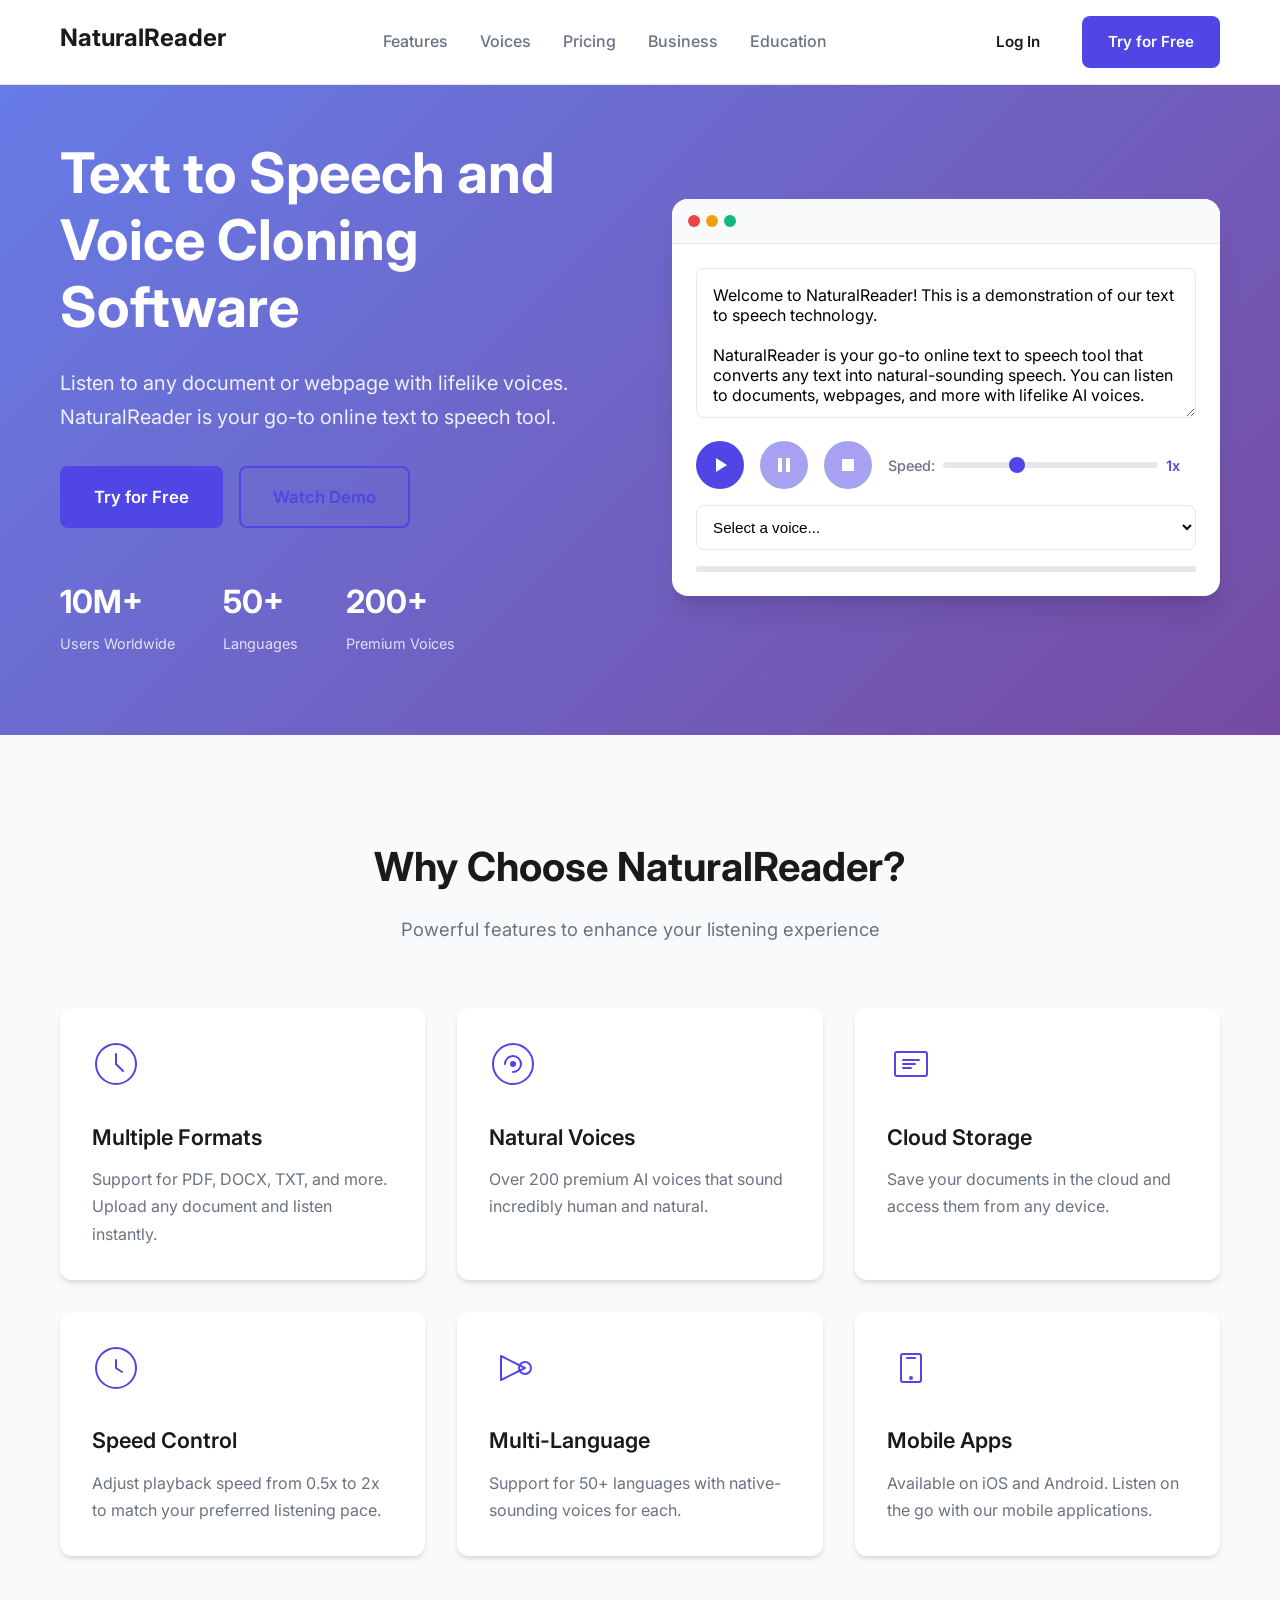
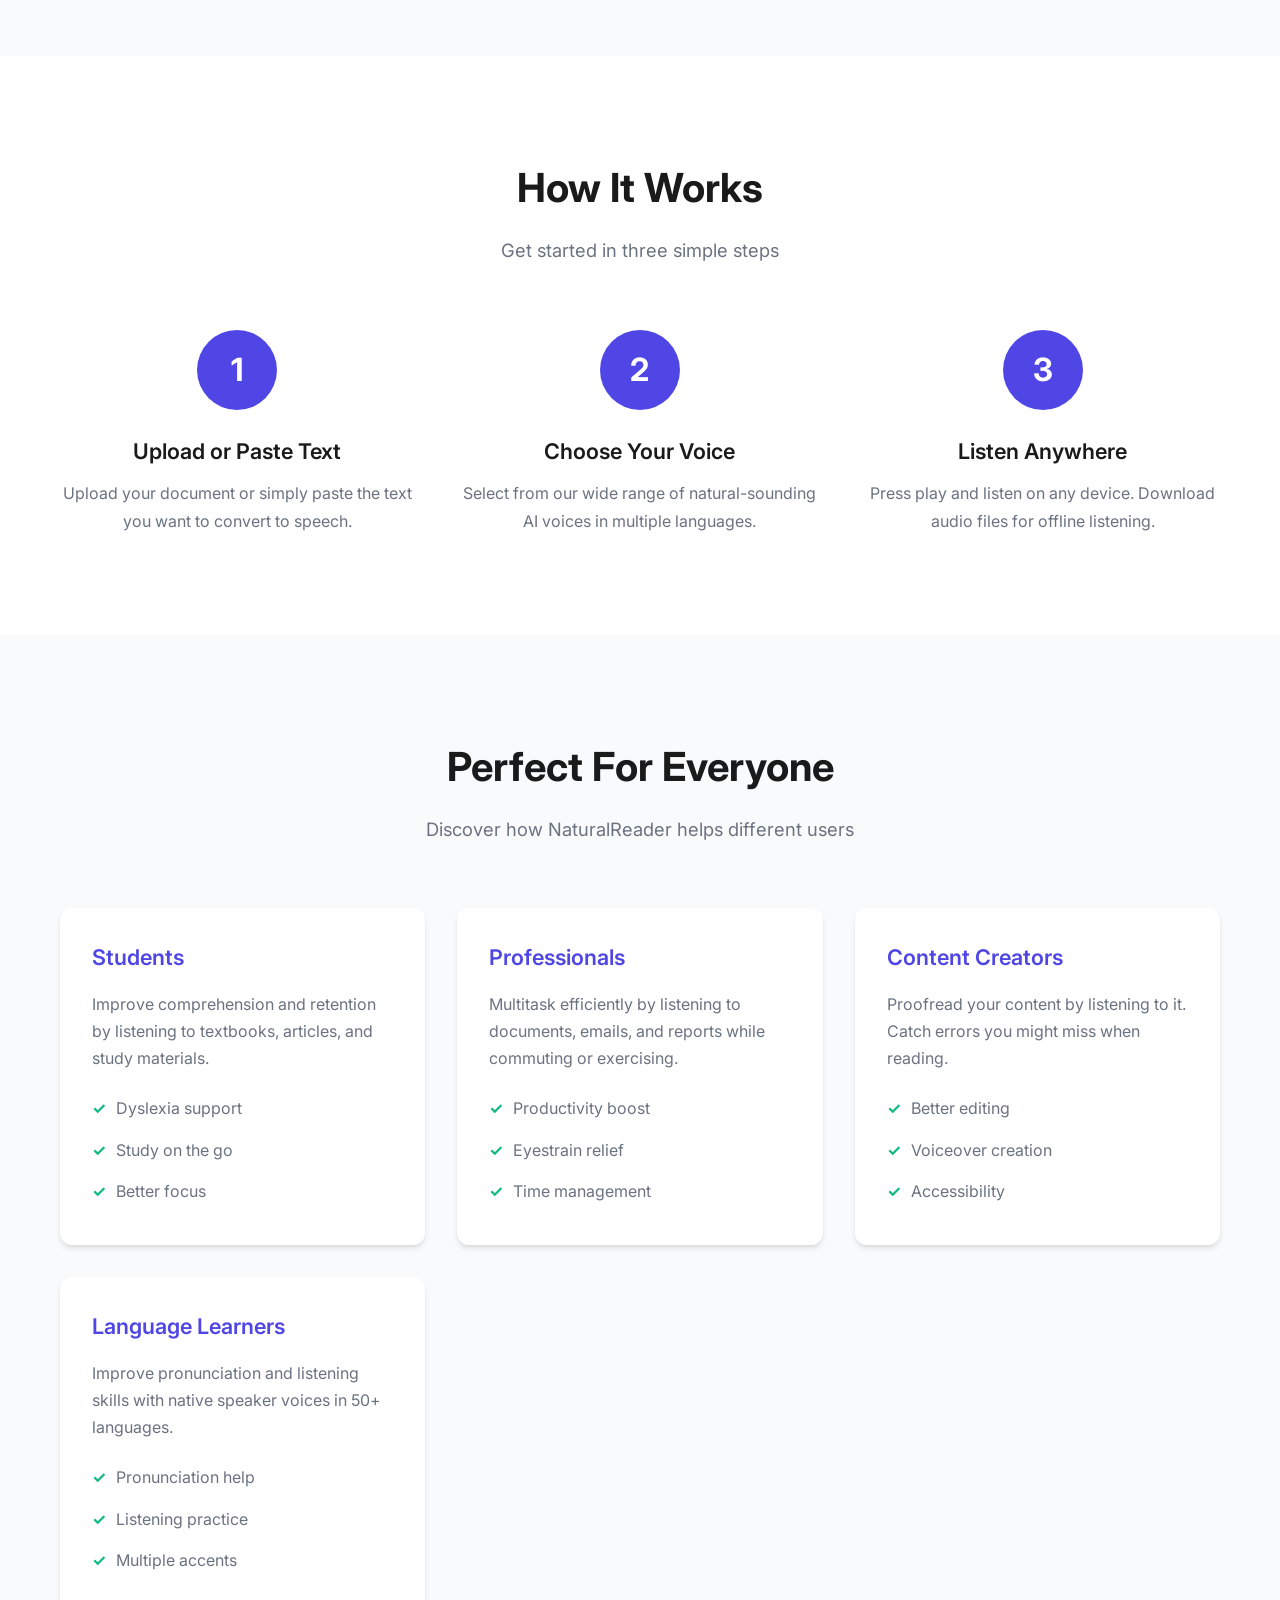
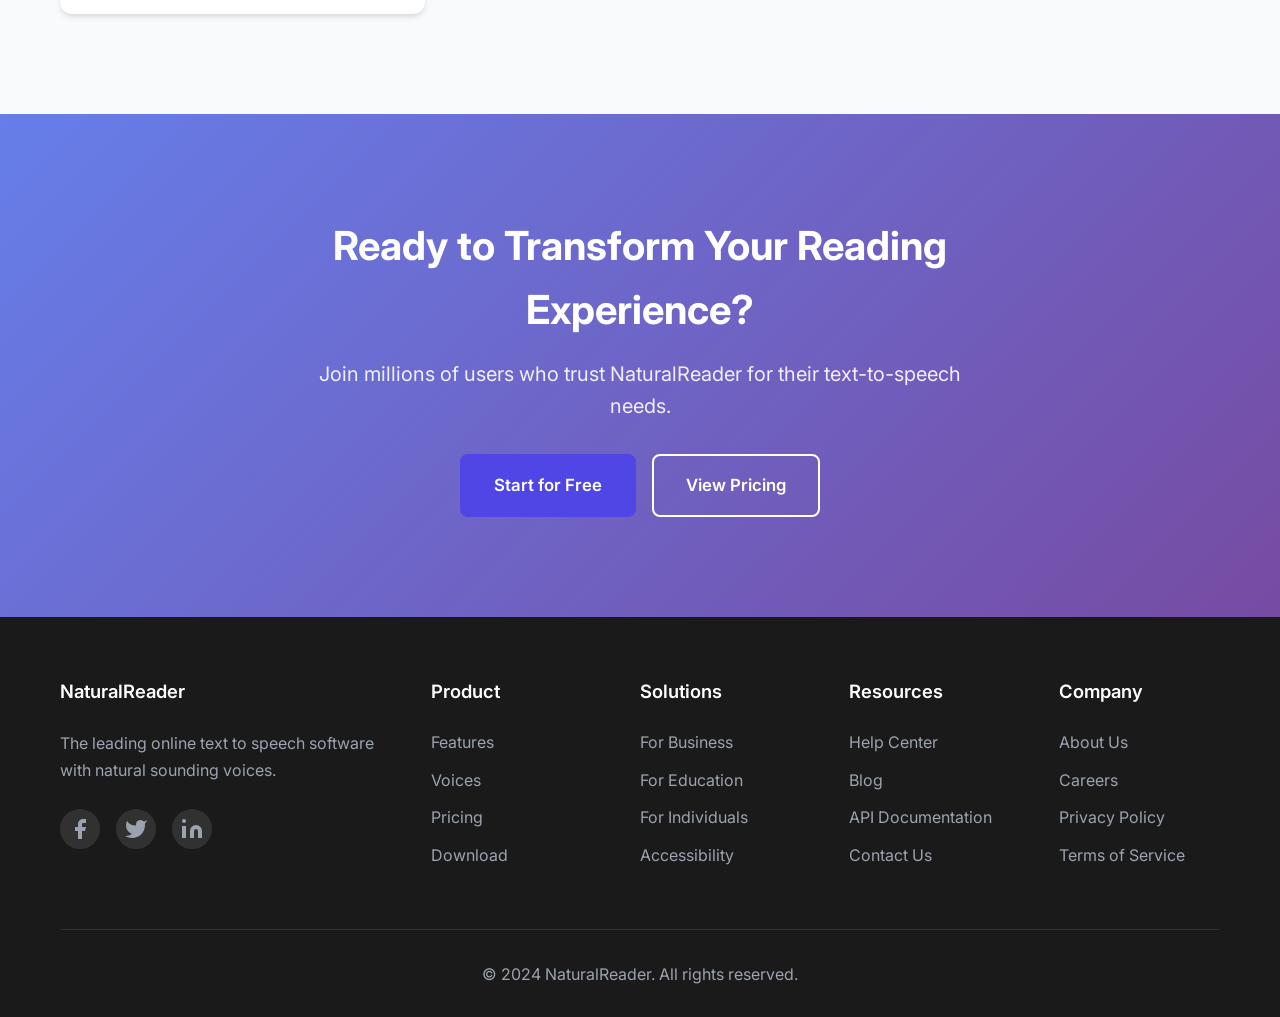
==== naturalreaders-clone/index.html @ c7931c94 "Title: NaturalReader Clone Implementation Key features implemented: - New README.md with comprehensi" ====
<!DOCTYPE html>
<html lang="en">
<head>
    <meta charset="UTF-8">
    <meta name="viewport" content="width=device-width, initial-scale=1.0">
    <title>NaturalReader - Online Text to Speech</title>
    <link rel="stylesheet" href="css/styles.css">
    <link rel="preconnect" href="https://fonts.googleapis.com">
    <link rel="preconnect" href="https://fonts.gstatic.com" crossorigin>
    <link href="https://fonts.googleapis.com/css2?family=Inter:wght@300;400;500;600;700&display=swap" rel="stylesheet">
</head>
<body>
    <!-- Header -->
    <header class="header">
        <nav class="navbar">
            <div class="container">
                <div class="nav-brand">
                    <a href="#" class="logo">
                        <svg width="180" height="40" viewBox="0 0 180 40" fill="none" xmlns="http://www.w3.org/2000/svg">
                            <text x="0" y="28" font-family="Inter" font-weight="700" font-size="24" fill="#1a1a1a">NaturalReader</text>
                        </svg>
                    </a>
                </div>
                <div class="nav-menu">
                    <ul class="nav-links">
                        <li><a href="#features">Features</a></li>
                        <li><a href="#voices">Voices</a></li>
                        <li><a href="#pricing">Pricing</a></li>
                        <li><a href="#business">Business</a></li>
                        <li><a href="#education">Education</a></li>
                    </ul>
                </div>
                <div class="nav-actions">
                    <a href="#" class="btn btn-secondary">Log In</a>
                    <a href="#" class="btn btn-primary">Try for Free</a>
                </div>
                <button class="mobile-menu-toggle" aria-label="Toggle menu">
                    <span></span>
                    <span></span>
                    <span></span>
                </button>
            </div>
        </nav>
    </header>

    <!-- Hero Section -->
    <section class="hero">
        <div class="container">
            <div class="hero-content">
                <h1 class="hero-title">Text to Speech and Voice Cloning Software</h1>
                <p class="hero-subtitle">Listen to any document or webpage with lifelike voices. NaturalReader is your go-to online text to speech tool.</p>
                <div class="hero-buttons">
                    <a href="#app" class="btn btn-primary btn-lg">Try for Free</a>
                    <a href="#demo" class="btn btn-outline btn-lg">Watch Demo</a>
                </div>
                <div class="hero-stats">
                    <div class="stat">
                        <span class="stat-number">10M+</span>
                        <span class="stat-label">Users Worldwide</span>
                    </div>
                    <div class="stat">
                        <span class="stat-number">50+</span>
                        <span class="stat-label">Languages</span>
                    </div>
                    <div class="stat">
                        <span class="stat-number">200+</span>
                        <span class="stat-label">Premium Voices</span>
                    </div>
                </div>
            </div>
            <div class="hero-image">
                <div class="app-preview">
                    <div class="preview-header">
                        <div class="preview-dots">
                            <span></span>
                            <span></span>
                            <span></span>
                        </div>
                    </div>
                    <div class="preview-body">
                        <textarea id="text-input" placeholder="Enter or paste your text here to convert it to speech..."></textarea>
                        <div class="player-controls">
                            <button class="control-btn" id="play-btn" aria-label="Play">
                                <svg width="24" height="24" viewBox="0 0 24 24" fill="currentColor">
                                    <path d="M8 5v14l11-7z"/>
                                </svg>
                            </button>
                            <button class="control-btn" id="pause-btn" aria-label="Pause" disabled>
                                <svg width="24" height="24" viewBox="0 0 24 24" fill="currentColor">
                                    <path d="M6 19h4V5H6v14zm8-14v14h4V5h-4z"/>
                                </svg>
                            </button>
                            <button class="control-btn" id="stop-btn" aria-label="Stop" disabled>
                                <svg width="24" height="24" viewBox="0 0 24 24" fill="currentColor">
                                    <path d="M6 6h12v12H6z"/>
                                </svg>
                            </button>
                            <div class="speed-control">
                                <label for="speed-slider">Speed:</label>
                                <input type="range" id="speed-slider" min="0.5" max="2" step="0.1" value="1">
                                <span id="speed-value">1x</span>
                            </div>
                            <select id="voice-select" class="voice-selector">
                                <option value="">Select a voice...</option>
                            </select>
                        </div>
                        <div class="progress-bar">
                            <div class="progress-fill" id="progress-fill"></div>
                        </div>
                    </div>
                </div>
            </div>
        </div>
    </section>

    <!-- Features Section -->
    <section class="features" id="features">
        <div class="container">
            <div class="section-header">
                <h2>Why Choose NaturalReader?</h2>
                <p>Powerful features to enhance your listening experience</p>
            </div>
            <div class="features-grid">
                <div class="feature-card">
                    <div class="feature-icon">
                        <svg width="48" height="48" viewBox="0 0 48 48" fill="none">
                            <circle cx="24" cy="24" r="20" stroke="#4F46E5" stroke-width="2" fill="none"/>
                            <path d="M24 14v10l7 7" stroke="#4F46E5" stroke-width="2" fill="none" stroke-linecap="round"/>
                        </svg>
                    </div>
                    <h3>Multiple Formats</h3>
                    <p>Support for PDF, DOCX, TXT, and more. Upload any document and listen instantly.</p>
                </div>
                <div class="feature-card">
                    <div class="feature-icon">
                        <svg width="48" height="48" viewBox="0 0 48 48" fill="none">
                            <circle cx="24" cy="24" r="20" stroke="#4F46E5" stroke-width="2" fill="none"/>
                            <path d="M16 24c0-4.4 3.6-8 8-8s8 3.6 8 8-3.6 8-8 8" stroke="#4F46E5" stroke-width="2" fill="none" stroke-linecap="round"/>
                            <circle cx="24" cy="24" r="3" fill="#4F46E5"/>
                        </svg>
                    </div>
                    <h3>Natural Voices</h3>
                    <p>Over 200 premium AI voices that sound incredibly human and natural.</p>
                </div>
                <div class="feature-card">
                    <div class="feature-icon">
                        <svg width="48" height="48" viewBox="0 0 48 48" fill="none">
                            <rect x="8" y="12" width="32" height="24" rx="2" stroke="#4F46E5" stroke-width="2" fill="none"/>
                            <path d="M16 20h16M16 24h12M16 28h8" stroke="#4F46E5" stroke-width="2" stroke-linecap="round"/>
                        </svg>
                    </div>
                    <h3>Cloud Storage</h3>
                    <p>Save your documents in the cloud and access them from any device.</p>
                </div>
                <div class="feature-card">
                    <div class="feature-icon">
                        <svg width="48" height="48" viewBox="0 0 48 48" fill="none">
                            <circle cx="24" cy="24" r="20" stroke="#4F46E5" stroke-width="2" fill="none"/>
                            <path d="M24 16v8l6 4" stroke="#4F46E5" stroke-width="2" fill="none" stroke-linecap="round"/>
                        </svg>
                    </div>
                    <h3>Speed Control</h3>
                    <p>Adjust playback speed from 0.5x to 2x to match your preferred listening pace.</p>
                </div>
                <div class="feature-card">
                    <div class="feature-icon">
                        <svg width="48" height="48" viewBox="0 0 48 48" fill="none">
                            <path d="M12 36V12l24 12-24 12z" stroke="#4F46E5" stroke-width="2" fill="none" stroke-linejoin="round"/>
                            <circle cx="36" cy="24" r="6" stroke="#4F46E5" stroke-width="2" fill="none"/>
                        </svg>
                    </div>
                    <h3>Multi-Language</h3>
                    <p>Support for 50+ languages with native-sounding voices for each.</p>
                </div>
                <div class="feature-card">
                    <div class="feature-icon">
                        <svg width="48" height="48" viewBox="0 0 48 48" fill="none">
                            <rect x="14" y="10" width="20" height="28" rx="2" stroke="#4F46E5" stroke-width="2" fill="none"/>
                            <circle cx="24" cy="34" r="2" fill="#4F46E5"/>
                            <path d="M20 14h8" stroke="#4F46E5" stroke-width="2" stroke-linecap="round"/>
                        </svg>
                    </div>
                    <h3>Mobile Apps</h3>
                    <p>Available on iOS and Android. Listen on the go with our mobile applications.</p>
                </div>
            </div>
        </div>
    </section>

    <!-- How It Works Section -->
    <section class="how-it-works">
        <div class="container">
            <div class="section-header">
                <h2>How It Works</h2>
                <p>Get started in three simple steps</p>
            </div>
            <div class="steps-grid">
                <div class="step">
                    <div class="step-number">1</div>
                    <h3>Upload or Paste Text</h3>
                    <p>Upload your document or simply paste the text you want to convert to speech.</p>
                </div>
                <div class="step">
                    <div class="step-number">2</div>
                    <h3>Choose Your Voice</h3>
                    <p>Select from our wide range of natural-sounding AI voices in multiple languages.</p>
                </div>
                <div class="step">
                    <div class="step-number">3</div>
                    <h3>Listen Anywhere</h3>
                    <p>Press play and listen on any device. Download audio files for offline listening.</p>
                </div>
            </div>
        </div>
    </section>

    <!-- Use Cases Section -->
    <section class="use-cases">
        <div class="container">
            <div class="section-header">
                <h2>Perfect For Everyone</h2>
                <p>Discover how NaturalReader helps different users</p>
            </div>
            <div class="use-cases-grid">
                <div class="use-case-card">
                    <h3>Students</h3>
                    <p>Improve comprehension and retention by listening to textbooks, articles, and study materials.</p>
                    <ul>
                        <li>Dyslexia support</li>
                        <li>Study on the go</li>
                        <li>Better focus</li>
                    </ul>
                </div>
                <div class="use-case-card">
                    <h3>Professionals</h3>
                    <p>Multitask efficiently by listening to documents, emails, and reports while commuting or exercising.</p>
                    <ul>
                        <li>Productivity boost</li>
                        <li>Eyestrain relief</li>
                        <li>Time management</li>
                    </ul>
                </div>
                <div class="use-case-card">
                    <h3>Content Creators</h3>
                    <p>Proofread your content by listening to it. Catch errors you might miss when reading.</p>
                    <ul>
                        <li>Better editing</li>
                        <li>Voiceover creation</li>
                        <li>Accessibility</li>
                    </ul>
                </div>
                <div class="use-case-card">
                    <h3>Language Learners</h3>
                    <p>Improve pronunciation and listening skills with native speaker voices in 50+ languages.</p>
                    <ul>
                        <li>Pronunciation help</li>
                        <li>Listening practice</li>
                        <li>Multiple accents</li>
                    </ul>
                </div>
            </div>
        </div>
    </section>

    <!-- CTA Section -->
    <section class="cta-section">
        <div class="container">
            <div class="cta-content">
                <h2>Ready to Transform Your Reading Experience?</h2>
                <p>Join millions of users who trust NaturalReader for their text-to-speech needs.</p>
                <div class="cta-buttons">
                    <a href="#signup" class="btn btn-primary btn-lg">Start for Free</a>
                    <a href="#pricing" class="btn btn-outline-light btn-lg">View Pricing</a>
                </div>
            </div>
        </div>
    </section>

    <!-- Footer -->
    <footer class="footer">
        <div class="container">
            <div class="footer-grid">
                <div class="footer-column">
                    <h4>NaturalReader</h4>
                    <p>The leading online text to speech software with natural sounding voices.</p>
                    <div class="social-links">
                        <a href="#" aria-label="Facebook">
                            <svg width="24" height="24" viewBox="0 0 24 24" fill="currentColor">
                                <path d="M18 2h-3a5 5 0 00-5 5v3H7v4h3v8h4v-8h3l1-4h-4V7a1 1 0 011-1h3z"/>
                            </svg>
                        </a>
                        <a href="#" aria-label="Twitter">
                            <svg width="24" height="24" viewBox="0 0 24 24" fill="currentColor">
                                <path d="M23 3a10.9 10.9 0 01-3.14 1.53 4.48 4.48 0 00-7.86 3v1A10.66 10.66 0 013 4s-4 9 5 13a11.64 11.64 0 01-7 2c9 5 20 0 20-11.5a4.5 4.5 0 00-.08-.83A7.72 7.72 0 0023 3z"/>
                            </svg>
                        </a>
                        <a href="#" aria-label="LinkedIn">
                            <svg width="24" height="24" viewBox="0 0 24 24" fill="currentColor">
                                <path d="M16 8a6 6 0 016 6v7h-4v-7a2 2 0 00-2-2 2 2 0 00-2 2v7h-4v-7a6 6 0 016-6zM2 9h4v12H2z"/>
                                <circle cx="4" cy="4" r="2"/>
                            </svg>
                        </a>
                    </div>
                </div>
                <div class="footer-column">
                    <h4>Product</h4>
                    <ul>
                        <li><a href="#">Features</a></li>
                        <li><a href="#">Voices</a></li>
                        <li><a href="#">Pricing</a></li>
                        <li><a href="#">Download</a></li>
                    </ul>
                </div>
                <div class="footer-column">
                    <h4>Solutions</h4>
                    <ul>
                        <li><a href="#">For Business</a></li>
                        <li><a href="#">For Education</a></li>
                        <li><a href="#">For Individuals</a></li>
                        <li><a href="#">Accessibility</a></li>
                    </ul>
                </div>
                <div class="footer-column">
                    <h4>Resources</h4>
                    <ul>
                        <li><a href="#">Help Center</a></li>
                        <li><a href="#">Blog</a></li>
                        <li><a href="#">API Documentation</a></li>
                        <li><a href="#">Contact Us</a></li>
                    </ul>
                </div>
                <div class="footer-column">
                    <h4>Company</h4>
                    <ul>
                        <li><a href="#">About Us</a></li>
                        <li><a href="#">Careers</a></li>
                        <li><a href="#">Privacy Policy</a></li>
                        <li><a href="#">Terms of Service</a></li>
                    </ul>
                </div>
            </div>
            <div class="footer-bottom">
                <p>&copy; 2024 NaturalReader. All rights reserved.</p>
            </div>
        </div>
    </footer>

    <script src="js/app.js"></script>
</body>
</html>
---- naturalreaders-clone/css/styles.css ----
/* Reset and Base Styles */
* {
    margin: 0;
    padding: 0;
    box-sizing: border-box;
}

:root {
    --primary-color: #4F46E5;
    --primary-dark: #4338CA;
    --secondary-color: #10B981;
    --text-dark: #1a1a1a;
    --text-gray: #6B7280;
    --text-light: #9CA3AF;
    --bg-light: #F9FAFB;
    --bg-white: #ffffff;
    --border-color: #E5E7EB;
    --shadow-sm: 0 1px 2px 0 rgba(0, 0, 0, 0.05);
    --shadow-md: 0 4px 6px -1px rgba(0, 0, 0, 0.1), 0 2px 4px -1px rgba(0, 0, 0, 0.06);
    --shadow-lg: 0 10px 15px -3px rgba(0, 0, 0, 0.1), 0 4px 6px -2px rgba(0, 0, 0, 0.05);
    --shadow-xl: 0 20px 25px -5px rgba(0, 0, 0, 0.1), 0 10px 10px -5px rgba(0, 0, 0, 0.04);
}

body {
    font-family: 'Inter', -apple-system, BlinkMacSystemFont, 'Segoe UI', Roboto, Oxygen, Ubuntu, Cantarell, sans-serif;
    line-height: 1.6;
    color: var(--text-dark);
    background-color: var(--bg-white);
}

.container {
    max-width: 1200px;
    margin: 0 auto;
    padding: 0 20px;
}

/* Header & Navigation */
.header {
    position: fixed;
    top: 0;
    left: 0;
    right: 0;
    background: var(--bg-white);
    border-bottom: 1px solid var(--border-color);
    z-index: 1000;
}

.navbar {
    padding: 1rem 0;
}

.navbar .container {
    display: flex;
    align-items: center;
    justify-content: space-between;
}

.nav-brand .logo {
    text-decoration: none;
    color: var(--text-dark);
}

.nav-menu {
    display: flex;
    align-items: center;
}

.nav-links {
    display: flex;
    list-style: none;
    gap: 2rem;
}

.nav-links a {
    text-decoration: none;
    color: var(--text-gray);
    font-weight: 500;
    transition: color 0.3s ease;
}

.nav-links a:hover {
    color: var(--primary-color);
}

.nav-actions {
    display: flex;
    gap: 1rem;
}

.mobile-menu-toggle {
    display: none;
    flex-direction: column;
    gap: 4px;
    background: none;
    border: none;
    cursor: pointer;
    padding: 8px;
}

.mobile-menu-toggle span {
    width: 24px;
    height: 2px;
    background: var(--text-dark);
    transition: all 0.3s ease;
}

/* Buttons */
.btn {
    display: inline-block;
    padding: 0.75rem 1.5rem;
    border-radius: 8px;
    font-weight: 600;
    text-decoration: none;
    transition: all 0.3s ease;
    cursor: pointer;
    border: 2px solid transparent;
    font-size: 0.95rem;
}

.btn-primary {
    background: var(--primary-color);
    color: white;
}

.btn-primary:hover {
    background: var(--primary-dark);
    transform: translateY(-2px);
    box-shadow: var(--shadow-md);
}

.btn-secondary {
    background: transparent;
    color: var(--text-dark);
}

.btn-secondary:hover {
    background: var(--bg-light);
}

.btn-outline {
    background: transparent;
    color: var(--primary-color);
    border-color: var(--primary-color);
}

.btn-outline:hover {
    background: var(--primary-color);
    color: white;
}

.btn-outline-light {
    background: transparent;
    color: white;
    border-color: white;
}

.btn-outline-light:hover {
    background: white;
    color: var(--primary-color);
}

.btn-lg {
    padding: 1rem 2rem;
    font-size: 1.05rem;
}

/* Hero Section */
.hero {
    padding: 140px 0 80px;
    background: linear-gradient(135deg, #667eea 0%, #764ba2 100%);
    color: white;
    overflow: hidden;
}

.hero .container {
    display: grid;
    grid-template-columns: 1fr 1fr;
    gap: 4rem;
    align-items: center;
}

.hero-title {
    font-size: 3.5rem;
    font-weight: 700;
    line-height: 1.2;
    margin-bottom: 1.5rem;
}

.hero-subtitle {
    font-size: 1.25rem;
    opacity: 0.9;
    margin-bottom: 2rem;
    line-height: 1.7;
}

.hero-buttons {
    display: flex;
    gap: 1rem;
    margin-bottom: 3rem;
}

.hero-stats {
    display: flex;
    gap: 3rem;
}

.stat {
    display: flex;
    flex-direction: column;
}

.stat-number {
    font-size: 2rem;
    font-weight: 700;
    margin-bottom: 0.25rem;
}

.stat-label {
    font-size: 0.9rem;
    opacity: 0.8;
}

.hero-image {
    display: flex;
    justify-content: center;
    align-items: center;
}

.app-preview {
    background: var(--bg-white);
    border-radius: 16px;
    box-shadow: var(--shadow-xl);
    overflow: hidden;
    width: 100%;
    max-width: 550px;
}

.preview-header {
    background: var(--bg-light);
    padding: 1rem;
    border-bottom: 1px solid var(--border-color);
}

.preview-dots {
    display: flex;
    gap: 6px;
}

.preview-dots span {
    width: 12px;
    height: 12px;
    border-radius: 50%;
    background: var(--border-color);
}

.preview-dots span:first-child {
    background: #EF4444;
}

.preview-dots span:nth-child(2) {
    background: #F59E0B;
}

.preview-dots span:last-child {
    background: #10B981;
}

.preview-body {
    padding: 1.5rem;
}

#text-input {
    width: 100%;
    min-height: 150px;
    padding: 1rem;
    border: 1px solid var(--border-color);
    border-radius: 8px;
    resize: vertical;
    font-family: inherit;
    font-size: 1rem;
    margin-bottom: 1rem;
}

.player-controls {
    display: flex;
    align-items: center;
    gap: 1rem;
    flex-wrap: wrap;
    margin-bottom: 1rem;
}

.control-btn {
    width: 48px;
    height: 48px;
    border-radius: 50%;
    border: none;
    background: var(--primary-color);
    color: white;
    cursor: pointer;
    display: flex;
    align-items: center;
    justify-content: center;
    transition: all 0.3s ease;
}

.control-btn:hover:not(:disabled) {
    background: var(--primary-dark);
    transform: scale(1.1);
}

.control-btn:disabled {
    opacity: 0.5;
    cursor: not-allowed;
}

.speed-control {
    display: flex;
    align-items: center;
    gap: 0.5rem;
    flex: 1;
    min-width: 150px;
}

.speed-control label {
    font-size: 0.9rem;
    font-weight: 500;
    color: var(--text-gray);
}

#speed-slider {
    flex: 1;
    height: 6px;
    border-radius: 3px;
    background: var(--border-color);
    outline: none;
    -webkit-appearance: none;
}

#speed-slider::-webkit-slider-thumb {
    -webkit-appearance: none;
    width: 16px;
    height: 16px;
    border-radius: 50%;
    background: var(--primary-color);
    cursor: pointer;
}

#speed-value {
    font-size: 0.9rem;
    font-weight: 600;
    color: var(--primary-color);
    min-width: 30px;
}

.voice-selector {
    width: 100%;
    padding: 0.75rem;
    border: 1px solid var(--border-color);
    border-radius: 8px;
    font-size: 0.95rem;
    background: white;
    cursor: pointer;
}

.progress-bar {
    width: 100%;
    height: 6px;
    background: var(--border-color);
    border-radius: 3px;
    overflow: hidden;
}

.progress-fill {
    height: 100%;
    width: 0%;
    background: var(--primary-color);
    transition: width 0.3s ease;
}

/* Features Section */
.features {
    padding: 100px 0;
    background: var(--bg-light);
}

.section-header {
    text-align: center;
    margin-bottom: 4rem;
}

.section-header h2 {
    font-size: 2.5rem;
    font-weight: 700;
    margin-bottom: 1rem;
    color: var(--text-dark);
}

.section-header p {
    font-size: 1.15rem;
    color: var(--text-gray);
}

.features-grid {
    display: grid;
    grid-template-columns: repeat(auto-fit, minmax(320px, 1fr));
    gap: 2rem;
}

.feature-card {
    background: var(--bg-white);
    padding: 2rem;
    border-radius: 12px;
    box-shadow: var(--shadow-md);
    transition: all 0.3s ease;
}

.feature-card:hover {
    transform: translateY(-5px);
    box-shadow: var(--shadow-lg);
}

.feature-icon {
    margin-bottom: 1.5rem;
}

.feature-card h3 {
    font-size: 1.35rem;
    font-weight: 600;
    margin-bottom: 0.75rem;
    color: var(--text-dark);
}

.feature-card p {
    color: var(--text-gray);
    line-height: 1.7;
}

/* How It Works Section */
.how-it-works {
    padding: 100px 0;
    background: var(--bg-white);
}

.steps-grid {
    display: grid;
    grid-template-columns: repeat(auto-fit, minmax(280px, 1fr));
    gap: 3rem;
}

.step {
    text-align: center;
}

.step-number {
    width: 80px;
    height: 80px;
    border-radius: 50%;
    background: var(--primary-color);
    color: white;
    font-size: 2rem;
    font-weight: 700;
    display: flex;
    align-items: center;
    justify-content: center;
    margin: 0 auto 1.5rem;
}

.step h3 {
    font-size: 1.35rem;
    font-weight: 600;
    margin-bottom: 0.75rem;
    color: var(--text-dark);
}

.step p {
    color: var(--text-gray);
    line-height: 1.7;
}

/* Use Cases Section */
.use-cases {
    padding: 100px 0;
    background: var(--bg-light);
}

.use-cases-grid {
    display: grid;
    grid-template-columns: repeat(auto-fit, minmax(280px, 1fr));
    gap: 2rem;
}

.use-case-card {
    background: var(--bg-white);
    padding: 2rem;
    border-radius: 12px;
    box-shadow: var(--shadow-md);
}

.use-case-card h3 {
    font-size: 1.35rem;
    font-weight: 600;
    margin-bottom: 1rem;
    color: var(--primary-color);
}

.use-case-card p {
    color: var(--text-gray);
    margin-bottom: 1rem;
    line-height: 1.7;
}

.use-case-card ul {
    list-style: none;
}

.use-case-card li {
    padding: 0.5rem 0;
    color: var(--text-gray);
    position: relative;
    padding-left: 1.5rem;
}

.use-case-card li:before {
    content: "✓";
    position: absolute;
    left: 0;
    color: var(--secondary-color);
    font-weight: 700;
}

/* CTA Section */
.cta-section {
    padding: 100px 0;
    background: linear-gradient(135deg, #667eea 0%, #764ba2 100%);
    color: white;
}

.cta-content {
    text-align: center;
    max-width: 700px;
    margin: 0 auto;
}

.cta-content h2 {
    font-size: 2.5rem;
    font-weight: 700;
    margin-bottom: 1rem;
}

.cta-content p {
    font-size: 1.25rem;
    opacity: 0.9;
    margin-bottom: 2rem;
}

.cta-buttons {
    display: flex;
    gap: 1rem;
    justify-content: center;
    flex-wrap: wrap;
}

/* Footer */
.footer {
    background: var(--text-dark);
    color: white;
    padding: 60px 0 30px;
}

.footer-grid {
    display: grid;
    grid-template-columns: 2fr repeat(4, 1fr);
    gap: 3rem;
    margin-bottom: 3rem;
}

.footer-column h4 {
    font-size: 1.15rem;
    font-weight: 600;
    margin-bottom: 1.5rem;
}

.footer-column p {
    color: var(--text-light);
    line-height: 1.7;
    margin-bottom: 1.5rem;
}

.footer-column ul {
    list-style: none;
}

.footer-column li {
    margin-bottom: 0.75rem;
}

.footer-column a {
    color: var(--text-light);
    text-decoration: none;
    transition: color 0.3s ease;
}

.footer-column a:hover {
    color: white;
}

.social-links {
    display: flex;
    gap: 1rem;
}

.social-links a {
    width: 40px;
    height: 40px;
    border-radius: 50%;
    background: rgba(255, 255, 255, 0.1);
    display: flex;
    align-items: center;
    justify-content: center;
    transition: all 0.3s ease;
}

.social-links a:hover {
    background: var(--primary-color);
    transform: translateY(-3px);
}

.footer-bottom {
    text-align: center;
    padding-top: 2rem;
    border-top: 1px solid rgba(255, 255, 255, 0.1);
    color: var(--text-light);
}

/* Responsive Design */
@media (max-width: 992px) {
    .hero .container {
        grid-template-columns: 1fr;
        gap: 3rem;
    }

    .hero-title {
        font-size: 2.75rem;
    }

    .footer-grid {
        grid-template-columns: repeat(2, 1fr);
    }
}

@media (max-width: 768px) {
    .nav-menu,
    .nav-actions {
        display: none;
    }

    .mobile-menu-toggle {
        display: flex;
    }

    .hero {
        padding: 100px 0 60px;
    }

    .hero-title {
        font-size: 2.25rem;
    }

    .hero-subtitle {
        font-size: 1.1rem;
    }

    .hero-buttons {
        flex-direction: column;
    }

    .hero-stats {
        gap: 2rem;
    }

    .section-header h2 {
        font-size: 2rem;
    }

    .features-grid,
    .steps-grid,
    .use-cases-grid {
        grid-template-columns: 1fr;
    }

    .footer-grid {
        grid-template-columns: 1fr;
    }

    .player-controls {
        flex-direction: column;
        align-items: stretch;
    }

    .control-btn {
        width: 56px;
        height: 56px;
    }
}

@media (max-width: 480px) {
    .hero-title {
        font-size: 1.85rem;
    }

    .stat-number {
        font-size: 1.5rem;
    }

    .btn-lg {
        padding: 0.85rem 1.5rem;
        font-size: 1rem;
    }
}
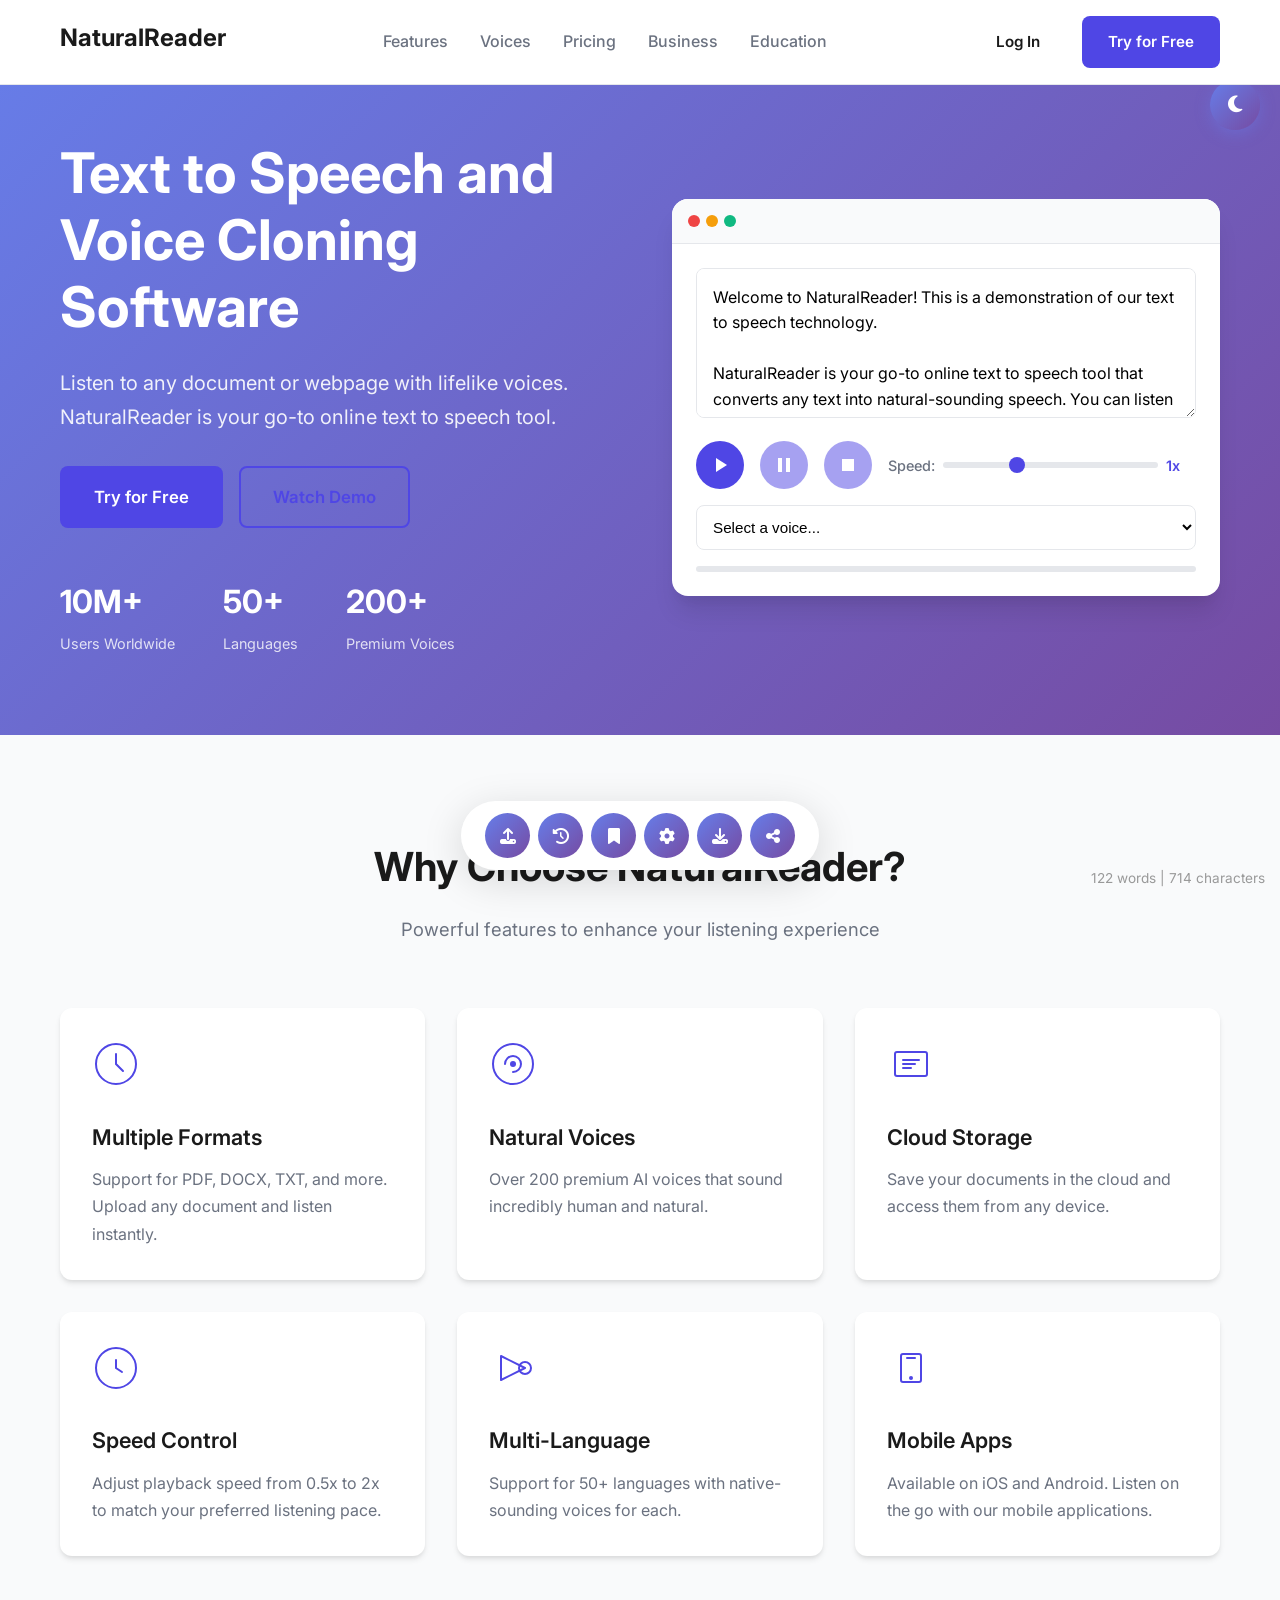
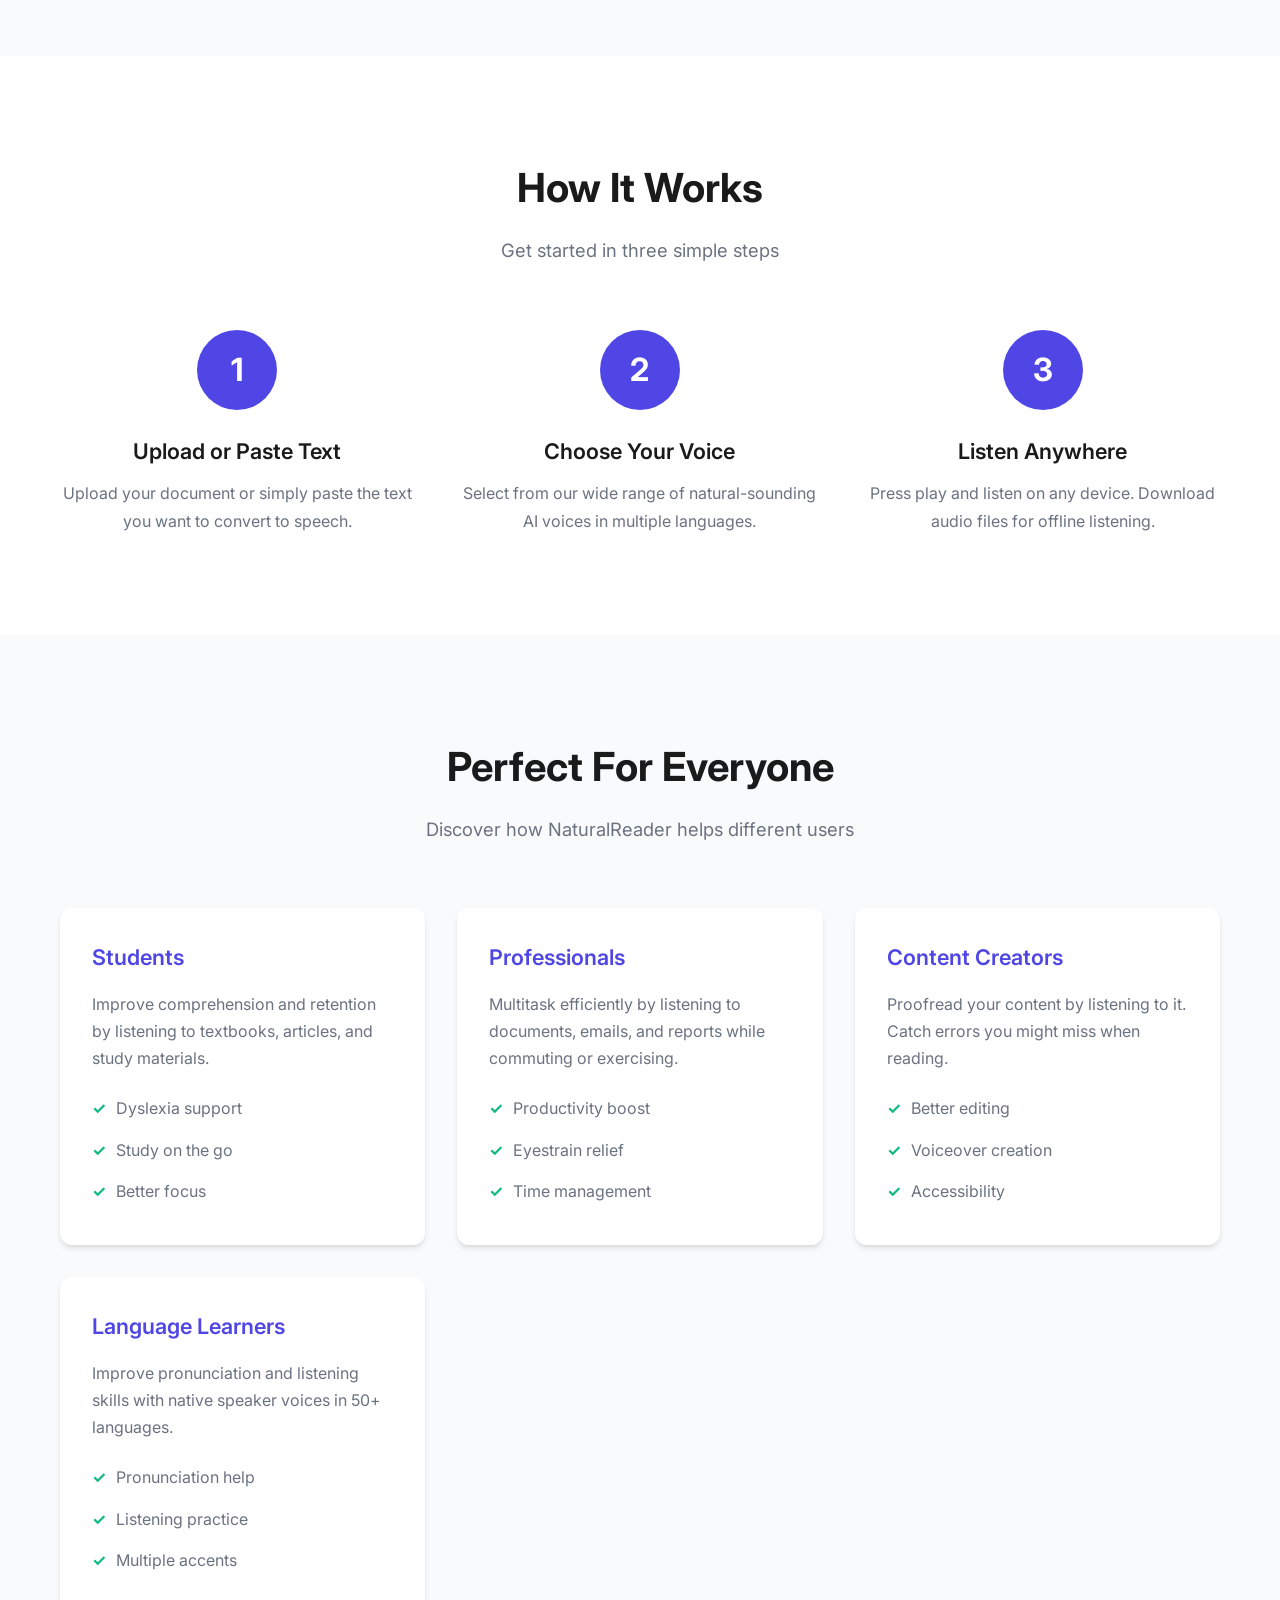
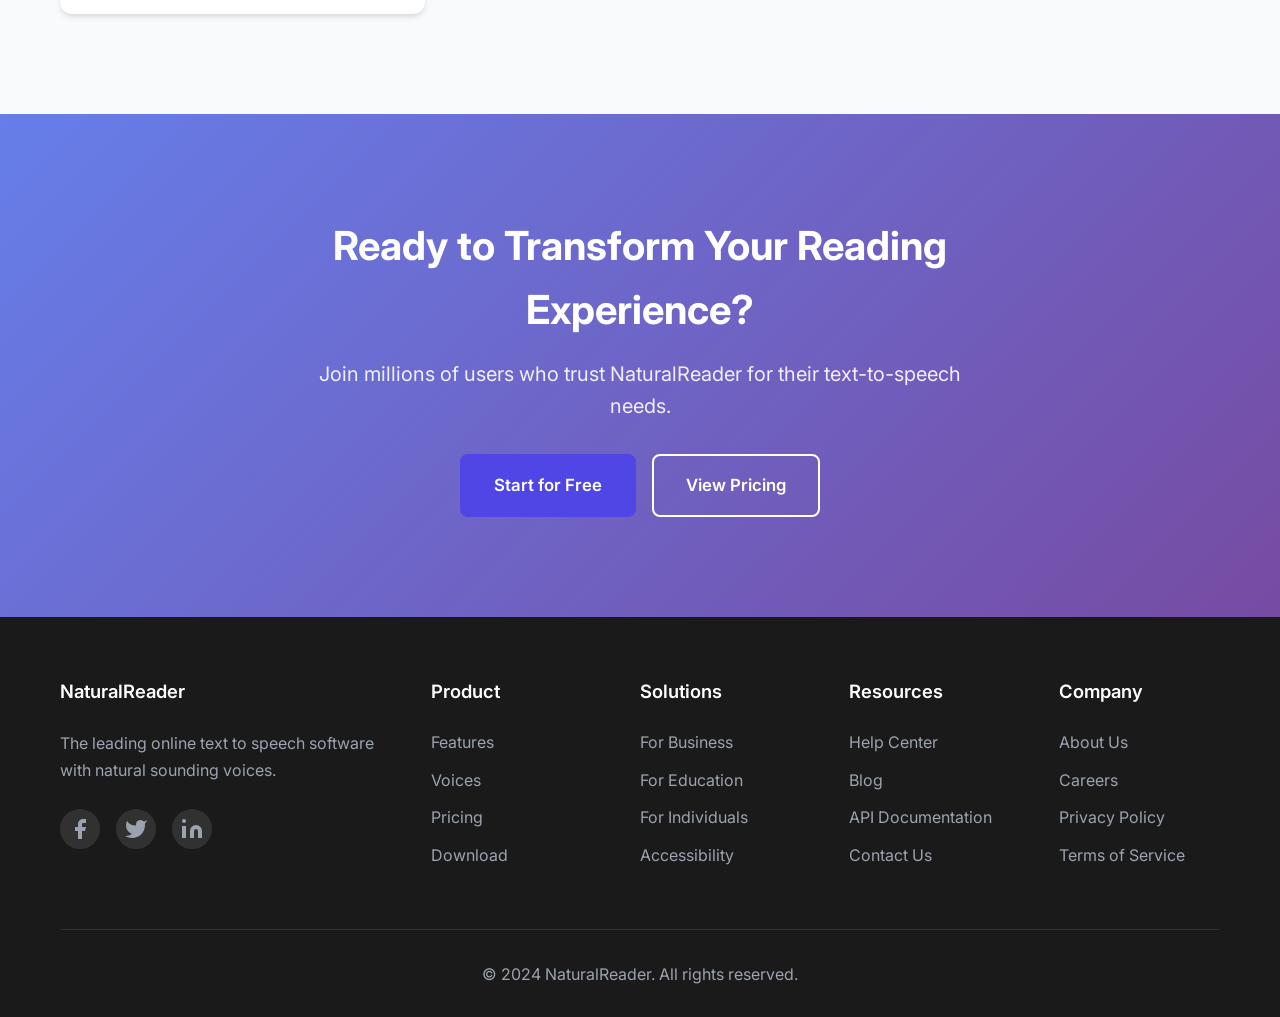
==== commit 6b4fc83d: "update branch" ====
--- a/naturalreaders-clone/index.html
+++ b/naturalreaders-clone/index.html
@@ -5,11 +5,17 @@
     <meta name="viewport" content="width=device-width, initial-scale=1.0">
     <title>NaturalReader - Online Text to Speech</title>
     <link rel="stylesheet" href="css/styles.css">
+    <link rel="stylesheet" href="https://cdnjs.cloudflare.com/ajax/libs/font-awesome/6.4.0/css/all.min.css">
     <link rel="preconnect" href="https://fonts.googleapis.com">
     <link rel="preconnect" href="https://fonts.gstatic.com" crossorigin>
     <link href="https://fonts.googleapis.com/css2?family=Inter:wght@300;400;500;600;700&display=swap" rel="stylesheet">
 </head>
 <body>
+    <!-- Dark Mode Toggle (Fixed Position) -->
+    <button id="theme-toggle" class="theme-toggle" aria-label="Toggle Dark Mode">
+        <i class="fas fa-moon"></i>
+    </button>
+
     <!-- Header -->
     <header class="header">
         <nav class="navbar">
@@ -345,6 +351,130 @@
         </div>
     </footer>
 
+    <!-- Enhanced Features Modals -->
+    
+    <!-- File Upload Modal -->
+    <div id="upload-modal" class="modal">
+        <div class="modal-content">
+            <button class="modal-close">&times;</button>
+            <h3>Upload Document</h3>
+            <div class="upload-area" id="upload-area">
+                <i class="fas fa-cloud-upload-alt"></i>
+                <p>Drag & drop files here or click to browse</p>
+                <p class="supported-formats">Supported: PDF, DOCX, TXT, RTF, EPUB</p>
+                <input type="file" id="file-input" accept=".pdf,.docx,.txt,.rtf,.epub" multiple>
+            </div>
+            <div id="file-list" class="file-list"></div>
+            <div class="modal-actions">
+                <button class="btn btn-secondary" id="cancel-upload">Cancel</button>
+                <button class="btn btn-primary" id="confirm-upload" disabled>Upload Files</button>
+            </div>
+        </div>
+    </div>
+
+    <!-- Text History Modal -->
+    <div id="history-modal" class="modal">
+        <div class="modal-content">
+            <button class="modal-close">&times;</button>
+            <h3>Reading History</h3>
+            <div id="history-list" class="history-list">
+                <p class="empty-state">No history yet. Start reading to see your history here.</p>
+            </div>
+            <div class="modal-actions">
+                <button class="btn btn-secondary" id="clear-history">Clear History</button>
+            </div>
+        </div>
+    </div>
+
+    <!-- Bookmarks Modal -->
+    <div id="bookmarks-modal" class="modal">
+        <div class="modal-content">
+            <button class="modal-close">&times;</button>
+            <h3>Bookmarks</h3>
+            <div id="bookmarks-list" class="bookmarks-list">
+                <p class="empty-state">No bookmarks yet. Add bookmarks to save your favorite positions.</p>
+            </div>
+            <div class="modal-actions">
+                <button class="btn btn-secondary" id="clear-bookmarks">Clear All</button>
+            </div>
+        </div>
+    </div>
+
+    <!-- Settings Modal -->
+    <div id="settings-modal" class="modal">
+        <div class="modal-content">
+            <button class="modal-close">&times;</button>
+            <h3>Settings</h3>
+            <div class="settings-section">
+                <h4>Playback</h4>
+                <div class="setting-item">
+                    <label for="auto-play">Auto-play on upload</label>
+                    <input type="checkbox" id="auto-play">
+                </div>
+                <div class="setting-item">
+                    <label for="highlight-text">Highlight text while reading</label>
+                    <input type="checkbox" id="highlight-text" checked>
+                </div>
+                <div class="setting-item">
+                    <label for="keyboard-shortcuts">Enable keyboard shortcuts</label>
+                    <input type="checkbox" id="keyboard-shortcuts" checked>
+                </div>
+            </div>
+            <div class="settings-section">
+                <h4>Display</h4>
+                <div class="setting-item">
+                    <label for="font-size">Text size</label>
+                    <input type="range" id="font-size" min="12" max="24" value="16">
+                    <span id="font-size-value">16px</span>
+                </div>
+                <div class="setting-item">
+                    <label for="line-height">Line height</label>
+                    <select id="line-height">
+                        <option value="1.4">Normal</option>
+                        <option value="1.6" selected>Comfortable</option>
+                        <option value="2.0">Relaxed</option>
+                    </select>
+                </div>
+            </div>
+            <div class="settings-section">
+                <h4>Voice</h4>
+                <div class="setting-item">
+                    <label for="default-voice">Default voice</label>
+                    <select id="default-voice">
+                        <option value="">System default</option>
+                    </select>
+                </div>
+                <div class="setting-item">
+                    <label for="pitch">Pitch adjustment</label>
+                    <input type="range" id="pitch" min="0.5" max="2" step="0.1" value="1">
+                    <span id="pitch-value">1.0</span>
+                </div>
+            </div>
+        </div>
+    </div>
+
+    <!-- Enhanced Player Controls -->
+    <div class="enhanced-controls">
+        <button class="control-btn-small" id="upload-btn" title="Upload File">
+            <i class="fas fa-upload"></i>
+        </button>
+        <button class="control-btn-small" id="history-btn" title="History">
+            <i class="fas fa-history"></i>
+        </button>
+        <button class="control-btn-small" id="bookmark-btn" title="Add Bookmark">
+            <i class="fas fa-bookmark"></i>
+        </button>
+        <button class="control-btn-small" id="settings-btn" title="Settings">
+            <i class="fas fa-cog"></i>
+        </button>
+        <button class="control-btn-small" id="download-btn" title="Download Audio">
+            <i class="fas fa-download"></i>
+        </button>
+        <button class="control-btn-small" id="share-btn" title="Share">
+            <i class="fas fa-share-alt"></i>
+        </button>
+    </div>
+
     <script src="js/app.js"></script>
 </body>
 </html>
--- a/naturalreaders-clone/css/styles.css
+++ b/naturalreaders-clone/css/styles.css
@@ -717,3 +717,573 @@
         font-size: 1rem;
     }
 }
+
+/* ========================================
+   FUTURE ENHANCEMENTS STYLES
+   ======================================== */
+
+/* Dark Mode Toggle */
+.theme-toggle {
+    position: fixed;
+    top: 80px;
+    right: 20px;
+    width: 50px;
+    height: 50px;
+    border-radius: 50%;
+    background: linear-gradient(135deg, #667eea 0%, #764ba2 100%);
+    border: none;
+    cursor: pointer;
+    display: flex;
+    align-items: center;
+    justify-content: center;
+    color: white;
+    font-size: 1.2rem;
+    box-shadow: 0 4px 15px rgba(102, 126, 234, 0.4);
+    transition: all 0.3s ease;
+    z-index: 999;
+}
+
+.theme-toggle:hover {
+    transform: scale(1.1) rotate(15deg);
+    box-shadow: 0 6px 20px rgba(102, 126, 234, 0.6);
+}
+
+/* Dark Mode Styles */
+body.dark-mode {
+    background: #0f0f0f;
+    color: #e0e0e0;
+}
+
+body.dark-mode .header {
+    background: rgba(15, 15, 15, 0.95);
+    border-bottom: 1px solid #333;
+}
+
+body.dark-mode .hero {
+    background: linear-gradient(135deg, #1a1a2e 0%, #16213e 100%);
+}
+
+body.dark-mode .feature-card,
+body.dark-mode .use-case-card,
+body.dark-mode .step {
+    background: #1a1a1a;
+    border-color: #333;
+}
+
+body.dark-mode .app-preview {
+    background: #1a1a1a;
+    border-color: #333;
+}
+
+body.dark-mode #text-input {
+    background: #2a2a2a;
+    color: #e0e0e0;
+    border-color: #444;
+}
+
+body.dark-mode .modal-content {
+    background: #1a1a1a;
+    color: #e0e0e0;
+}
+
+body.dark-mode .footer {
+    background: #0a0a0a;
+    border-top: 1px solid #333;
+}
+
+body.dark-mode .cta-section {
+    background: linear-gradient(135deg, #1a1a2e 0%, #16213e 100%);
+}
+
+/* Modal Styles */
+.modal {
+    display: none;
+    position: fixed;
+    z-index: 10000;
+    left: 0;
+    top: 0;
+    width: 100%;
+    height: 100%;
+    background: rgba(0, 0, 0, 0.7);
+    backdrop-filter: blur(5px);
+    animation: fadeIn 0.3s ease;
+}
+
+.modal.active {
+    display: flex;
+    align-items: center;
+    justify-content: center;
+}
+
+.modal-content {
+    background: white;
+    border-radius: 16px;
+    padding: 2rem;
+    max-width: 600px;
+    width: 90%;
+    max-height: 80vh;
+    overflow-y: auto;
+    position: relative;
+    animation: slideUp 0.3s ease;
+    box-shadow: 0 20px 60px rgba(0, 0, 0, 0.3);
+}
+
+.modal-close {
+    position: absolute;
+    top: 1rem;
+    right: 1rem;
+    background: none;
+    border: none;
+    font-size: 2rem;
+    cursor: pointer;
+    color: #666;
+    transition: color 0.3s ease;
+}
+
+.modal-close:hover {
+    color: #ef4444;
+}
+
+.modal h3 {
+    margin-bottom: 1.5rem;
+    color: #1a1a1a;
+    font-size: 1.5rem;
+}
+
+/* Upload Area */
+.upload-area {
+    border: 2px dashed #667eea;
+    border-radius: 12px;
+    padding: 3rem 2rem;
+    text-align: center;
+    cursor: pointer;
+    transition: all 0.3s ease;
+    background: rgba(102, 126, 234, 0.05);
+}
+
+.upload-area:hover,
+.upload-area.dragover {
+    border-color: #764ba2;
+    background: rgba(102, 126, 234, 0.1);
+    transform: scale(1.02);
+}
+
+.upload-area i {
+    font-size: 3rem;
+    color: #667eea;
+    margin-bottom: 1rem;
+}
+
+.upload-area p {
+    color: #666;
+    margin: 0.5rem 0;
+}
+
+.supported-formats {
+    font-size: 0.85rem;
+    color: #999;
+}
+
+#file-input {
+    display: none;
+}
+
+.file-list {
+    margin: 1rem 0;
+    max-height: 200px;
+    overflow-y: auto;
+}
+
+.file-item {
+    display: flex;
+    align-items: center;
+    justify-content: space-between;
+    padding: 0.75rem;
+    background: #f8f9fa;
+    border-radius: 8px;
+    margin: 0.5rem 0;
+}
+
+.file-item .file-info {
+    display: flex;
+    align-items: center;
+    gap: 0.75rem;
+}
+
+.file-item i {
+    color: #667eea;
+}
+
+.file-item .remove-file {
+    background: none;
+    border: none;
+    color: #ef4444;
+    cursor: pointer;
+    padding: 0.25rem;
+}
+
+/* History & Bookmarks Lists */
+.history-list,
+.bookmarks-list {
+    max-height: 300px;
+    overflow-y: auto;
+}
+
+.history-item,
+.bookmark-item {
+    padding: 1rem;
+    border-bottom: 1px solid #eee;
+    cursor: pointer;
+    transition: background 0.3s ease;
+}
+
+.history-item:hover,
+.bookmark-item:hover {
+    background: #f8f9fa;
+}
+
+.history-item:last-child,
+.bookmark-item:last-child {
+    border-bottom: none;
+}
+
+.empty-state {
+    text-align: center;
+    color: #999;
+    padding: 2rem;
+}
+
+/* Settings Sections */
+.settings-section {
+    margin: 1.5rem 0;
+    padding: 1.5rem;
+    background: #f8f9fa;
+    border-radius: 12px;
+}
+
+.settings-section h4 {
+    margin-bottom: 1rem;
+    color: #1a1a1a;
+    font-size: 1.1rem;
+}
+
+.setting-item {
+    display: flex;
+    align-items: center;
+    justify-content: space-between;
+    margin: 1rem 0;
+    padding: 0.5rem 0;
+}
+
+.setting-item label {
+    color: #333;
+    font-weight: 500;
+}
+
+.setting-item input[type="checkbox"] {
+    width: 20px;
+    height: 20px;
+    cursor: pointer;
+}
+
+.setting-item input[type="range"] {
+    width: 150px;
+}
+
+.setting-item select {
+    padding: 0.5rem;
+    border: 1px solid #ddd;
+    border-radius: 6px;
+    background: white;
+}
+
+.modal-actions {
+    display: flex;
+    gap: 1rem;
+    justify-content: flex-end;
+    margin-top: 1.5rem;
+    padding-top: 1.5rem;
+    border-top: 1px solid #eee;
+}
+
+/* Enhanced Controls Bar */
+.enhanced-controls {
+    position: fixed;
+    bottom: 30px;
+    left: 50%;
+    transform: translateX(-50%);
+    display: flex;
+    gap: 0.5rem;
+    background: white;
+    padding: 0.75rem 1.5rem;
+    border-radius: 50px;
+    box-shadow: 0 10px 40px rgba(0, 0, 0, 0.15);
+    z-index: 9999;
+    transition: all 0.3s ease;
+}
+
+.enhanced-controls:hover {
+    transform: translateX(-50%) translateY(-5px);
+    box-shadow: 0 15px 50px rgba(0, 0, 0, 0.2);
+}
+
+.control-btn-small {
+    width: 45px;
+    height: 45px;
+    border-radius: 50%;
+    border: none;
+    background: linear-gradient(135deg, #667eea 0%, #764ba2 100%);
+    color: white;
+    cursor: pointer;
+    display: flex;
+    align-items: center;
+    justify-content: center;
+    font-size: 1rem;
+    transition: all 0.3s ease;
+    position: relative;
+}
+
+.control-btn-small:hover {
+    transform: scale(1.15);
+    box-shadow: 0 5px 15px rgba(102, 126, 234, 0.4);
+}
+
+.control-btn-small:active {
+    transform: scale(0.95);
+}
+
+.control-btn-small[disabled] {
+    opacity: 0.5;
+    cursor: not-allowed;
+}
+
+/* Tooltip for buttons */
+.control-btn-small[title]:hover::after {
+    content: attr(title);
+    position: absolute;
+    bottom: -35px;
+    left: 50%;
+    transform: translateX(-50%);
+    background: #333;
+    color: white;
+    padding: 0.4rem 0.8rem;
+    border-radius: 6px;
+    font-size: 0.75rem;
+    white-space: nowrap;
+    animation: fadeIn 0.2s ease;
+}
+
+/* Text Highlighting */
+.highlight-text {
+    background: linear-gradient(120deg, rgba(102, 126, 234, 0.3) 0%, rgba(118, 75, 162, 0.3) 100%);
+    border-radius: 4px;
+    padding: 2px 4px;
+    transition: background 0.3s ease;
+}
+
+.highlight-text.active {
+    background: linear-gradient(120deg, rgba(102, 126, 234, 0.6) 0%, rgba(118, 75, 162, 0.6) 100%);
+}
+
+/* Word Count Display */
+.word-count {
+    position: absolute;
+    bottom: 10px;
+    right: 15px;
+    font-size: 0.85rem;
+    color: #999;
+}
+
+/* Progress Time Display */
+.time-display {
+    display: flex;
+    gap: 1rem;
+    font-size: 0.85rem;
+    color: #666;
+    margin-top: 0.5rem;
+}
+
+/* Animation Keyframes */
+@keyframes fadeIn {
+    from {
+        opacity: 0;
+    }
+    to {
+        opacity: 1;
+    }
+}
+
+@keyframes slideUp {
+    from {
+        transform: translateY(30px);
+        opacity: 0;
+    }
+    to {
+        transform: translateY(0);
+        opacity: 1;
+    }
+}
+
+@keyframes pulse {
+    0%, 100% {
+        transform: scale(1);
+    }
+    50% {
+        transform: scale(1.05);
+    }
+}
+
+.pulse-animation {
+    animation: pulse 2s infinite;
+}
+
+/* Loading Spinner */
+.spinner {
+    width: 40px;
+    height: 40px;
+    border: 4px solid #f3f3f3;
+    border-top: 4px solid #667eea;
+    border-radius: 50%;
+    animation: spin 1s linear infinite;
+}
+
+@keyframes spin {
+    0% { transform: rotate(0deg); }
+    100% { transform: rotate(360deg); }
+}
+
+/* Notification Toast */
+.toast {
+    position: fixed;
+    bottom: 100px;
+    right: 30px;
+    background: white;
+    padding: 1rem 1.5rem;
+    border-radius: 12px;
+    box-shadow: 0 10px 40px rgba(0, 0, 0, 0.15);
+    display: flex;
+    align-items: center;
+    gap: 1rem;
+    z-index: 10001;
+    animation: slideInRight 0.3s ease;
+    max-width: 350px;
+}
+
+.toast.success {
+    border-left: 4px solid #10b981;
+}
+
+.toast.error {
+    border-left: 4px solid #ef4444;
+}
+
+.toast.info {
+    border-left: 4px solid #667eea;
+}
+
+.toast-message {
+    flex: 1;
+    color: #333;
+}
+
+.toast-close {
+    background: none;
+    border: none;
+    color: #999;
+    cursor: pointer;
+    font-size: 1.2rem;
+}
+
+@keyframes slideInRight {
+    from {
+        transform: translateX(100%);
+        opacity: 0;
+    }
+    to {
+        transform: translateX(0);
+        opacity: 1;
+    }
+}
+
+/* Responsive adjustments for enhanced controls */
+@media (max-width: 768px) {
+    .enhanced-controls {
+        bottom: 20px;
+        padding: 0.5rem 1rem;
+        gap: 0.3rem;
+    }
+
+    .control-btn-small {
+        width: 40px;
+        height: 40px;
+        font-size: 0.9rem;
+    }
+
+    .theme-toggle {
+        top: 70px;
+        right: 15px;
+        width: 45px;
+        height: 45px;
+    }
+
+    .modal-content {
+        width: 95%;
+        padding: 1.5rem;
+    }
+
+    .setting-item {
+        flex-direction: column;
+        align-items: flex-start;
+        gap: 0.5rem;
+    }
+
+    .setting-item input[type="range"],
+    .setting-item select {
+        width: 100%;
+    }
+}
+
+/* Print Styles */
+@media print {
+    .header,
+    .enhanced-controls,
+    .theme-toggle,
+    .modal,
+    .cta-section,
+    .footer {
+        display: none !important;
+    }
+
+    body {
+        background: white;
+        color: black;
+    }
+
+    .hero {
+        background: white;
+    }
+}
+
+/* Accessibility Improvements */
+@media (prefers-reduced-motion: reduce) {
+    *,
+    *::before,
+    *::after {
+        animation-duration: 0.01ms !important;
+        animation-iteration-count: 1 !important;
+        transition-duration: 0.01ms !important;
+    }
+}
+
+/* High Contrast Mode */
+@media (prefers-contrast: high) {
+    .btn-primary {
+        background: #000;
+        border: 2px solid #000;
+    }
+
+    .feature-card,
+    .use-case-card {
+        border-width: 2px;
+    }
+}
